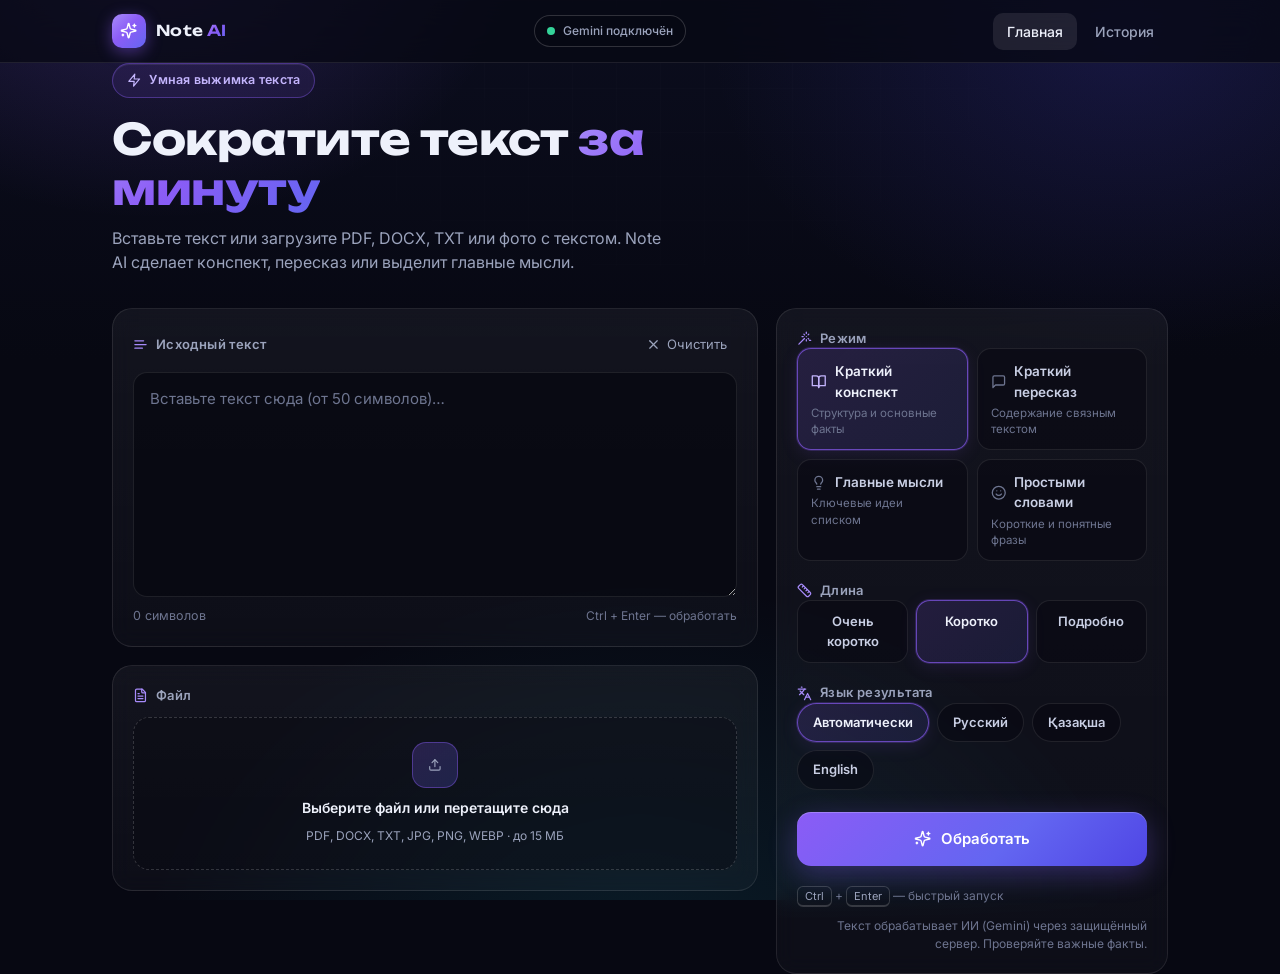
==== index.html @ 4838b430 "Add files via upload" ====
<!DOCTYPE html>
<html lang="ru">
<head>
<meta charset="UTF-8">
<meta name="viewport" content="width=device-width, initial-scale=1, viewport-fit=cover">
<meta name="theme-color" content="#070812">
<meta name="description" content="Note AI — умная выжимка текста: вставьте текст или загрузите PDF, DOCX, TXT или фото, получите конспект, пересказ или главные мысли.">
<title>Note AI — умная выжимка текста</title>
<link rel="icon" href="data:image/svg+xml,%3Csvg xmlns='http://www.w3.org/2000/svg' viewBox='0 0 64 64'%3E%3Cdefs%3E%3ClinearGradient id='g' x1='0' y1='0' x2='1' y2='1'%3E%3Cstop offset='0' stop-color='%238B5CF6'/%3E%3Cstop offset='1' stop-color='%236366F1'/%3E%3C/linearGradient%3E%3C/defs%3E%3Crect width='64' height='64' rx='16' fill='url(%23g)'/%3E%3Cpath d='M26 44l3.5-10L40 30l-10.5-4L26 16l-3.5 10L12 30l10.5 4z' fill='%23fff'/%3E%3C/svg%3E">
<link rel="preconnect" href="https://fonts.googleapis.com">
<link rel="preconnect" href="https://fonts.gstatic.com" crossorigin>
<link rel="preconnect" href="https://cdnjs.cloudflare.com" crossorigin>
<link rel="preconnect" href="https://cdn.jsdelivr.net" crossorigin>
<link href="https://fonts.googleapis.com/css2?family=Inter:wght@400;500;600;700&family=Unbounded:wght@500;600;700&display=swap" rel="stylesheet">
<style>
:root{
  --bg0:#070812; --bg1:#0B0D1E;
  --surface:rgba(255,255,255,.045); --surface2:rgba(255,255,255,.09);
  --border:rgba(255,255,255,.09); --border-strong:rgba(255,255,255,.17);
  --ink:#EEF1FB; --soft:#C9CFE4; --muted:#9BA3BC; --dim:#6E7590;
  --violet:#8B5CF6; --indigo:#6366F1; --cyan:#22D3EE;
  --ok:#34D399; --warn:#FBBF24; --err:#F87171;
  --grad:linear-gradient(135deg,#A78BFA,#8B5CF6 45%,#6366F1);
  --grad-btn:linear-gradient(135deg,#8B5CF6,#6366F1 60%,#4F46E5);
  --r-card:20px; --r-ctl:14px;
  --shadow-violet:0 8px 28px rgba(124,93,250,.32);
}
*{box-sizing:border-box;margin:0;padding:0}
html{-webkit-tap-highlight-color:transparent;scroll-behavior:smooth}
body{
  font-family:'Inter',system-ui,-apple-system,sans-serif;
  background:var(--bg0); color:var(--ink);
  min-height:100vh; overflow-x:hidden;
  -webkit-font-smoothing:antialiased; line-height:1.5;
}
/* ---------- Фоновое оформление ---------- */
.bg-decor{position:fixed;inset:0;z-index:-1;pointer-events:none;overflow:hidden}
.bg-decor::before{
  content:'';position:absolute;inset:0;
  background:
    radial-gradient(560px 420px at 12% -6%, rgba(139,92,246,.22), transparent 65%),
    radial-gradient(640px 480px at 88% 4%, rgba(79,70,229,.18), transparent 65%),
    radial-gradient(720px 560px at 50% 108%, rgba(34,211,238,.1), transparent 70%),
    linear-gradient(180deg,var(--bg1),var(--bg0) 40%);
}
.bg-decor::after{
  content:'';position:absolute;inset:0;opacity:.5;
  background-image:linear-gradient(rgba(255,255,255,.028) 1px,transparent 1px),
                   linear-gradient(90deg,rgba(255,255,255,.028) 1px,transparent 1px);
  background-size:44px 44px;
  -webkit-mask-image:radial-gradient(720px 520px at 50% 0%,#000 0%,transparent 80%);
          mask-image:radial-gradient(720px 520px at 50% 0%,#000 0%,transparent 80%);
}
::selection{background:rgba(139,92,246,.45)}
:focus-visible{outline:2px solid #A78BFA;outline-offset:2px;border-radius:6px}
button{font:inherit;color:inherit;background:none;border:0;cursor:pointer}
svg.ic{width:1.15em;height:1.15em;flex-shrink:0;display:block}
.hidden{display:none!important}
.wrap{max-width:1120px;margin:0 auto;padding:0 clamp(16px,4vw,32px)}

/* ---------- Шапка ---------- */
header{
  position:sticky;top:0;z-index:20;
  background:rgba(8,9,20,.74);
  -webkit-backdrop-filter:blur(16px);backdrop-filter:blur(16px);
  border-bottom:1px solid var(--border);
}
.head-in{display:flex;align-items:center;justify-content:space-between;gap:12px;height:62px}
.brand{display:flex;align-items:center;gap:10px;font-family:'Unbounded',sans-serif;font-weight:600;font-size:15px;letter-spacing:.02em;color:var(--ink)}
.brand:hover .logo-mark{transform:rotate(-6deg) scale(1.05)}
.logo-mark{
  width:34px;height:34px;border-radius:10px;display:grid;place-items:center;color:#fff;
  background:var(--grad);box-shadow:0 4px 16px rgba(139,92,246,.45);transition:transform .2s;
}
.brand b{font-weight:600}
.brand .ai{background:var(--grad);-webkit-background-clip:text;background-clip:text;color:transparent}
.status-pill{
  display:inline-flex;align-items:center;gap:8px;padding:6px 12px;border-radius:999px;
  border:1px solid var(--border-strong);font-size:12px;font-weight:500;color:var(--muted);
  background:rgba(7,8,18,.5);white-space:nowrap;
}
.dot{width:8px;height:8px;border-radius:50%;flex-shrink:0}
.dot.ai{background:var(--ok);animation:pulse 2.4s infinite}
.dot.demo{background:var(--warn);animation:pulse-w 2.4s infinite}
@keyframes pulse{0%,100%{box-shadow:0 0 0 0 rgba(52,211,153,.45)}55%{box-shadow:0 0 0 6px rgba(52,211,153,0)}}
@keyframes pulse-w{0%,100%{box-shadow:0 0 0 0 rgba(251,191,36,.45)}55%{box-shadow:0 0 0 6px rgba(251,191,36,0)}}
.top-nav{display:none;gap:4px}
.nav-btn{padding:8px 14px;border-radius:10px;font-size:14px;font-weight:500;color:var(--muted);transition:all .15s}
.nav-btn:hover{color:var(--ink);background:var(--surface)}
.nav-btn.active{color:var(--ink);background:var(--surface2)}
@media(min-width:768px){.top-nav{display:flex}}

/* ---------- Основная сетка ---------- */
main{padding:clamp(24px,5vw,44px) 0 72px}
.view{animation:fadeUp .32s ease}
@keyframes fadeUp{from{opacity:0;transform:translateY(10px)}to{opacity:1;transform:none}}

.hero{max-width:720px;margin-bottom:clamp(22px,4vw,34px)}
.eyebrow{
  display:inline-flex;align-items:center;gap:8px;padding:7px 14px;border-radius:999px;
  font-size:12.5px;font-weight:600;color:#C4B5FD;letter-spacing:.02em;
  border:1px solid rgba(139,92,246,.4);background:rgba(139,92,246,.1);
  box-shadow:inset 0 1px 0 rgba(255,255,255,.08);
}
.hero h1{
  font-family:'Unbounded',sans-serif;font-weight:700;
  font-size:clamp(1.65rem,4.8vw,2.7rem);line-height:1.16;letter-spacing:-.01em;
  margin-top:16px;
}
.hero h1 .grad{background:var(--grad);-webkit-background-clip:text;background-clip:text;color:transparent}
.hero p{color:var(--muted);font-size:clamp(14.5px,2vw,16px);margin-top:12px;max-width:56ch}

.grid-main{display:grid;gap:18px;align-items:start}
@media(min-width:1024px){.grid-main{grid-template-columns:minmax(0,1fr) 392px}.side{position:sticky;top:84px}}

.card{
  background:linear-gradient(180deg,rgba(255,255,255,.05),rgba(255,255,255,.026));
  border:1px solid var(--border);border-radius:var(--r-card);padding:20px;
  -webkit-backdrop-filter:blur(10px);backdrop-filter:blur(10px);
}
.card + .card{margin-top:18px}
.card-head{display:flex;align-items:center;justify-content:space-between;gap:10px;margin-bottom:12px}
.lbl{display:flex;align-items:center;gap:8px;font-size:13px;font-weight:600;color:var(--muted);letter-spacing:.03em}
.lbl svg.ic{color:#A78BFA}
.link-btn{display:inline-flex;align-items:center;gap:6px;font-size:13px;color:var(--muted);padding:6px 10px;border-radius:8px;transition:all .15s}
.link-btn:hover{color:var(--ink);background:var(--surface)}

.field{
  width:100%;min-height:210px;resize:vertical;
  background:rgba(6,7,16,.62);border:1px solid var(--border);border-radius:var(--r-ctl);
  padding:14px 16px;color:var(--ink);font:15px/1.62 'Inter',sans-serif;
  transition:border-color .15s,box-shadow .15s;
}
.field::placeholder{color:var(--dim)}
.field:focus{outline:none;border-color:rgba(139,92,246,.6);box-shadow:0 0 0 3px rgba(139,92,246,.16)}
.field-wrap{display:flex;flex-direction:column;gap:10px}
.meta-row{display:flex;align-items:center;justify-content:space-between;gap:10px}
#count{font-size:12.5px;color:var(--dim);transition:color .2s}
#count.ok{color:var(--ok);font-weight:600}

/* ---------- Загрузка файла ---------- */
.drop{
  display:flex;flex-direction:column;align-items:center;gap:9px;text-align:center;
  padding:24px 14px;border:1.5px dashed rgba(255,255,255,.17);border-radius:16px;
  background:rgba(6,7,16,.35);cursor:pointer;transition:border-color .18s,background .18s,box-shadow .18s;
}
.drop:hover,.drop.over{
  border-color:rgba(139,92,246,.75);background:rgba(139,92,246,.07);
  box-shadow:0 0 0 3px rgba(139,92,246,.1);
}
.drop-ic{
  width:46px;height:46px;border-radius:14px;display:grid;place-items:center;color:#C4B5FD;
  background:linear-gradient(135deg,rgba(139,92,246,.22),rgba(99,102,241,.22));
  border:1px solid rgba(139,92,246,.42);
}
.drop strong{font-size:14px;font-weight:600;color:var(--ink)}
.drop span{font-size:12px;color:var(--muted)}
.file-chip{
  display:flex;align-items:center;gap:12px;margin-top:12px;padding:12px 14px;
  background:rgba(6,7,16,.6);border:1px solid var(--border);border-radius:var(--r-ctl);
}
.file-ic{width:38px;height:38px;border-radius:11px;display:grid;place-items:center;color:#C4B5FD;background:rgba(139,92,246,.14);border:1px solid rgba(139,92,246,.32);flex-shrink:0}
.file-chip .min{min-width:0;flex:1}
.file-chip .min p:first-child{font-size:14px;font-weight:600;white-space:nowrap;overflow:hidden;text-overflow:ellipsis}
.file-chip .min p:last-child{font-size:12px;color:var(--muted);margin-top:2px}
.icon-btn{display:grid;place-items:center;width:36px;height:36px;border-radius:10px;color:var(--muted);transition:all .15s;flex-shrink:0}
.icon-btn:hover{color:var(--ink);background:var(--surface2)}
.progress{margin-top:12px}
.track{height:6px;border-radius:999px;background:rgba(255,255,255,.08);overflow:hidden}
#bar{height:100%;width:0;border-radius:999px;background:var(--grad);transition:width .25s ease;box-shadow:0 0 10px rgba(139,92,246,.6)}
#progressText{font-size:12px;color:var(--muted);margin-top:7px}
.err{
  display:flex;gap:10px;align-items:flex-start;margin-top:12px;padding:12px 14px;
  border-radius:12px;font-size:14px;line-height:1.5;color:#FECACA;
  background:rgba(248,113,113,.09);border:1px solid rgba(248,113,113,.35);
}
.err svg.ic{color:var(--err);margin-top:2px}

/* ---------- Настройки ---------- */
.opt-grid{display:grid;grid-template-columns:repeat(2,minmax(0,1fr));gap:9px}
@media(max-width:359px){.opt-grid{grid-template-columns:1fr}}
.opt{
  display:flex;flex-direction:column;gap:3px;text-align:left;
  padding:12px 13px;border-radius:var(--r-ctl);
  border:1px solid var(--border);background:rgba(6,7,16,.5);color:var(--muted);
  transition:all .16s;min-height:44px;
}
.opt .row{display:flex;align-items:center;gap:8px;font-size:13.5px;font-weight:600;color:var(--soft)}
.opt .row svg.ic{color:var(--dim);transition:color .16s}
.opt small{font-size:11.5px;line-height:1.4;color:var(--dim)}
.opt:hover{border-color:var(--border-strong);background:rgba(255,255,255,.05)}
.opt[aria-pressed="true"]{
  border-color:rgba(139,92,246,.68);color:var(--ink);
  background:linear-gradient(135deg,rgba(139,92,246,.16),rgba(99,102,241,.13));
  box-shadow:0 0 0 1px rgba(139,92,246,.22),0 4px 18px rgba(139,92,246,.12);
}
.opt[aria-pressed="true"] .row{color:var(--ink)}
.opt[aria-pressed="true"] .row svg.ic{color:#C4B5FD}
.seg{display:grid;grid-template-columns:repeat(3,minmax(0,1fr));gap:8px}
.seg .opt{align-items:center;text-align:center;padding:11px 8px}
.seg .opt .row{justify-content:center;font-size:13px}
.chips{display:flex;flex-wrap:wrap;gap:8px}
.chips .opt{flex-direction:row;align-items:center;padding:9px 15px;border-radius:999px;min-height:0}
.chips .opt .row{font-size:13px}
.settings .card{padding:20px}
.settings .card > div + div{margin-top:20px}
.run-btn{
  width:100%;min-height:54px;border-radius:var(--r-ctl);
  display:flex;align-items:center;justify-content:center;gap:10px;
  font-size:15px;font-weight:600;color:#fff;background:var(--grad-btn);
  box-shadow:var(--shadow-violet),inset 0 1px 0 rgba(255,255,255,.22);
  transition:transform .15s,box-shadow .15s,opacity .15s;margin-top:22px;
}
.run-btn:hover:not(:disabled){transform:translateY(-1px);box-shadow:0 12px 32px rgba(124,93,250,.42),inset 0 1px 0 rgba(255,255,255,.22)}
.run-btn:active:not(:disabled){transform:translateY(0)}
.run-btn:disabled{opacity:.55;cursor:wait}
.run-err{margin-top:14px;border:1px solid rgba(248,113,113,.35);background:rgba(248,113,113,.09);border-radius:12px;padding:12px 14px}
.run-err-msg{font-size:13px;line-height:1.55;color:#FECACA;display:flex;gap:9px;align-items:flex-start}
.run-err-msg svg.ic{color:var(--err);margin-top:2px}
.run-err-actions{display:flex;gap:8px;margin-top:10px;flex-wrap:wrap}
.run-err-btn{padding:7px 13px;border-radius:10px;font-size:12.5px;font-weight:600;border:1px solid var(--border-strong);background:rgba(255,255,255,.06);color:var(--ink);transition:background .15s}
.run-err-btn:hover{background:rgba(255,255,255,.12)}
.spin{width:17px;height:17px;border-radius:50%;border:2px solid rgba(255,255,255,.35);border-top-color:#fff;animation:rot .7s linear infinite;flex-shrink:0}
@keyframes rot{to{transform:rotate(360deg)}}
.hint-row{display:flex;justify-content:space-between;align-items:center;gap:10px;flex-wrap:wrap;margin-top:14px;font-size:12px;color:var(--dim)}
.kbd{display:inline-block;padding:1px 7px;border:1px solid var(--border-strong);border-bottom-width:2px;border-radius:6px;font-size:11px;font-family:inherit;color:var(--muted)}

/* ---------- Результат ---------- */
.back-btn{display:inline-flex;align-items:center;gap:8px;font-size:14px;color:var(--muted);padding:8px 12px;margin:-8px 0 12px -12px;border-radius:10px;transition:all .15s}
.back-btn:hover{color:var(--ink);background:var(--surface)}
.badges{display:flex;flex-wrap:wrap;gap:8px}
.badge{
  display:inline-flex;align-items:center;gap:6px;padding:6px 13px;border-radius:999px;
  font-size:12px;font-weight:600;color:var(--muted);
  border:1px solid var(--border);background:rgba(6,7,16,.5);
}
.badge-ai{color:#C4B5FD;border-color:rgba(139,92,246,.5);background:rgba(139,92,246,.12)}
.badge-demo{color:#FCD34D;border-color:rgba(251,191,36,.4);background:rgba(251,191,36,.1)}
#resTitle{font-family:'Unbounded',sans-serif;font-weight:600;font-size:clamp(1.25rem,3vw,1.6rem);line-height:1.3;margin-top:16px;overflow-wrap:break-word}
.notice{display:flex;gap:10px;align-items:flex-start;margin-top:16px;padding:12px 14px;border-radius:12px;font-size:13px;line-height:1.55}
.notice svg.ic{margin-top:1px}
.notice.demo{background:rgba(251,191,36,.08);border:1px solid rgba(251,191,36,.28);color:#FDE68A}
.notice.demo svg.ic{color:var(--warn)}
.notice.ai{background:rgba(139,92,246,.09);border:1px solid rgba(139,92,246,.3);color:#DDD6FE}
.notice.ai svg.ic{color:#C4B5FD}
.res-body{margin-top:20px;display:grid;gap:18px;font-size:15px;line-height:1.7;color:var(--soft)}
.res-body h3{position:relative;padding-left:17px;font-size:15.5px;font-weight:600;color:var(--ink);margin-bottom:8px}
.res-body h3::before{content:'';position:absolute;left:1px;top:.48em;width:7px;height:7px;border-radius:2px;background:var(--grad);transform:rotate(45deg);box-shadow:0 0 8px rgba(139,92,246,.5)}
.res-body p{overflow-wrap:break-word}
.res-body ul{list-style:none;display:grid;gap:8px}
.res-body li{position:relative;padding-left:20px;overflow-wrap:break-word}
.res-body li::before{content:'';position:absolute;left:2px;top:.5em;width:6px;height:6px;border-radius:2px;background:linear-gradient(135deg,#A78BFA,#6366F1);transform:rotate(45deg)}
.note-xs{margin-top:16px;font-size:12px;color:var(--dim)}
.actions{display:grid;grid-template-columns:repeat(2,minmax(0,1fr));gap:10px;margin-top:18px}
.btn-sec{
  min-height:48px;border-radius:var(--r-ctl);
  display:flex;align-items:center;justify-content:center;gap:8px;
  font-size:14px;font-weight:500;color:var(--ink);
  background:rgba(255,255,255,.05);border:1px solid var(--border);
  transition:all .15s;
}
.btn-sec:hover{background:rgba(255,255,255,.1);border-color:var(--border-strong)}
.btn-sec:disabled{opacity:.5;cursor:wait}
.span2{grid-column:1 / -1}

/* ---------- История ---------- */
.hist-head{display:flex;align-items:center;justify-content:space-between;gap:10px;margin-bottom:16px}
.hist-head h1{font-family:'Unbounded',sans-serif;font-weight:600;font-size:clamp(1.4rem,3.4vw,1.9rem)}
.hist-item{
  display:flex;align-items:center;gap:12px;padding:13px 14px;border-radius:16px;
  background:linear-gradient(180deg,rgba(255,255,255,.05),rgba(255,255,255,.026));
  border:1px solid var(--border);transition:border-color .15s,background .15s;
  -webkit-backdrop-filter:blur(10px);backdrop-filter:blur(10px);
}
.hist-item + .hist-item{margin-top:10px}
.hist-item:hover{border-color:var(--border-strong)}
.hist-ic{width:40px;height:40px;border-radius:12px;display:grid;place-items:center;color:#C4B5FD;background:rgba(139,92,246,.14);border:1px solid rgba(139,92,246,.32);flex-shrink:0}
.hist-open{min-width:0;flex:1;text-align:left}
.hist-open p:first-child{font-size:14px;font-weight:600;color:var(--ink);white-space:nowrap;overflow:hidden;text-overflow:ellipsis}
.hist-open p:last-child{font-size:12px;color:var(--muted);margin-top:3px}
.empty{
  padding:46px 22px;text-align:center;border:1.5px dashed rgba(255,255,255,.15);
  border-radius:var(--r-card);background:rgba(255,255,255,.02);
}
.empty svg.ic{width:38px;height:38px;color:var(--dim);margin:0 auto 14px}
.empty p{font-size:14px;color:var(--muted);max-width:34ch;margin:0 auto;line-height:1.6}

/* ---------- Нижняя навигация ---------- */
.tabbar{
  position:fixed;left:50%;transform:translateX(-50%);
  bottom:calc(12px + env(safe-area-inset-bottom));z-index:30;
  display:none;gap:6px;padding:6px;border-radius:999px;
  background:rgba(9,10,22,.88);border:1px solid var(--border-strong);
  -webkit-backdrop-filter:blur(16px);backdrop-filter:blur(16px);
  box-shadow:0 12px 34px rgba(0,0,0,.5);
}
@media(max-width:767px){.tabbar{display:flex}}
.tab{
  display:flex;align-items:center;gap:8px;padding:10px 20px;border-radius:999px;
  font-size:12.5px;font-weight:500;color:var(--muted);transition:all .18s;min-height:44px;
}
.tab.active{color:#fff;background:var(--grad-btn);box-shadow:0 4px 16px rgba(139,92,246,.4)}

/* ---------- Тосты ---------- */
#toasts{
  position:fixed;left:0;right:0;z-index:40;display:flex;flex-direction:column;align-items:center;gap:8px;
  bottom:calc(86px + env(safe-area-inset-bottom));padding:0 16px;pointer-events:none;
}
@media(min-width:768px){#toasts{bottom:24px}}
.toast{
  display:inline-flex;align-items:center;gap:9px;padding:11px 18px;border-radius:14px;
  font-size:14px;font-weight:500;color:var(--ink);
  background:rgba(16,18,36,.92);border:1px solid var(--border-strong);
  -webkit-backdrop-filter:blur(12px);backdrop-filter:blur(12px);
  box-shadow:0 12px 32px rgba(0,0,0,.45);animation:fadeUp .22s ease;max-width:100%;
}
.toast svg.ic{color:var(--ok)}
.toast.error{border-color:rgba(248,113,113,.45)}
.toast.error svg.ic{color:var(--err)}

@media (prefers-reduced-motion: reduce){
  *{animation:none!important;transition:none!important}
  html{scroll-behavior:auto}
}
.field::-webkit-scrollbar{width:10px}
.field::-webkit-scrollbar-thumb{background:rgba(255,255,255,.12);border-radius:999px;border:3px solid transparent;background-clip:content-box}
</style>
</head>
<body>
<div class="bg-decor" aria-hidden="true"></div>

<header>
  <div class="wrap head-in">
    <button class="brand" data-nav="home" aria-label="Note AI — на главную">
      <span class="logo-mark" data-icon="sparkles"></span>
      <span>Note&nbsp;<b class="ai">AI</b></span>
    </button>
    <div class="status-pill" id="statusPill"><span class="dot demo" id="statusDot"></span><span id="statusLabel">Демо-режим</span></div>
    <nav class="top-nav" aria-label="Разделы">
      <button data-nav="home" class="nav-btn">Главная</button>
      <button data-nav="history" class="nav-btn">История</button>
    </nav>
  </div>
</header>

<main class="wrap">

  <!-- ============ ГЛАВНАЯ ============ -->
  <section id="view-home" class="view">
    <div class="hero">
      <span class="eyebrow" data-eyebrow><span data-icon="zap"></span>Умная выжимка текста</span>
      <h1>Сократите текст <span class="grad">за минуту</span></h1>
      <p>Вставьте текст или загрузите PDF, DOCX, TXT или фото с текстом. Note AI сделает конспект, пересказ или выделит главные мысли.</p>
    </div>

    <div class="grid-main">
      <!-- Левая колонка: источник -->
      <div>
        <div class="card">
          <div class="card-head">
            <span class="lbl"><span data-icon="text"></span>Исходный текст</span>
            <button id="clearSrc" class="link-btn"><span data-icon="x"></span>Очистить</button>
          </div>
          <div class="field-wrap">
            <textarea id="src" class="field" rows="8" placeholder="Вставьте текст сюда (от 50 символов)…" spellcheck="false"></textarea>
            <div class="meta-row">
              <span id="count">0 символов</span>
              <span style="font-size:12px;color:var(--dim)">Ctrl + Enter — обработать</span>
            </div>
          </div>
        </div>

        <div class="card">
          <div class="card-head">
            <span class="lbl"><span data-icon="file-text"></span>Файл</span>
          </div>
          <label id="drop" for="file" class="drop">
            <span class="drop-ic" data-icon="upload"></span>
            <strong>Выберите файл или перетащите сюда</strong>
            <span>PDF, DOCX, TXT, JPG, PNG, WEBP · до 15 МБ</span>
          </label>
          <input id="file" type="file" class="hidden" accept=".pdf,.docx,.txt,image/*">
          <div id="fileInfo" class="file-chip hidden">
            <span class="file-ic" data-icon="file-text"></span>
            <div class="min">
              <p id="fileName"></p>
              <p id="fileSize"></p>
            </div>
            <button id="removeFile" class="icon-btn" aria-label="Удалить файл"><span data-icon="x"></span></button>
          </div>
          <div id="progress" class="progress hidden">
            <div class="track"><div id="bar"></div></div>
            <p id="progressText">Читаем файл…</p>
          </div>
          <p id="err" class="err hidden" role="alert"></p>
        </div>
      </div>

      <!-- Правая колонка: настройки -->
      <div class="side settings">
        <div class="card">
          <div>
            <span class="lbl"><span data-icon="wand"></span>Режим</span>
            <div id="modes" class="opt-grid"></div>
          </div>
          <div>
            <span class="lbl"><span data-icon="ruler"></span>Длина</span>
            <div id="lengths" class="seg"></div>
          </div>
          <div>
            <span class="lbl"><span data-icon="languages"></span>Язык результата</span>
            <div id="langs" class="chips"></div>
          </div>
          <button id="run" class="run-btn">
            <span id="runIcon" data-icon="sparkles"></span><span id="runLabel">Обработать</span>
          </button>
          <div id="runErr" class="run-err hidden">
            <div class="run-err-msg"></div>
            <div class="run-err-actions">
              <button id="retryRun" class="run-err-btn" type="button">Повторить</button>
              <button id="goDemo" class="run-err-btn" type="button">Обработать без ИИ</button>
            </div>
          </div>
          <div class="hint-row">
            <span><span class="kbd">Ctrl</span> + <span class="kbd">Enter</span> — быстрый запуск</span>
            <span id="statusNote" style="text-align:right"></span>
          </div>
        </div>
      </div>
    </div>
  </section>

  <!-- ============ РЕЗУЛЬТАТ ============ -->
  <section id="view-result" class="view hidden">
    <button id="back" data-nav="home" class="back-btn"><span data-icon="arrow-left"></span>Редактировать исходный текст</button>
    <article class="card">
      <div id="resBadges" class="badges"></div>
      <h2 id="resTitle"></h2>
      <div id="resNotice" class="notice hidden"><span data-icon="info"></span><span id="resNoticeText"></span></div>
      <div id="resBody" class="res-body"></div>
    </article>
    <div class="actions">
      <button id="copy" class="btn-sec"><span data-icon="copy"></span>Скопировать</button>
      <button id="dl" class="btn-sec"><span data-icon="download"></span>Скачать TXT</button>
      <button id="redo" class="btn-sec span2"><span data-icon="refresh-cw"></span>Повторить обработку</button>
    </div>
  </section>

  <!-- ============ ИСТОРИЯ ============ -->
  <section id="view-history" class="view hidden">
    <div class="hist-head">
      <h1>История</h1>
      <button id="clearAll" class="link-btn hidden"><span data-icon="trash-2"></span>Очистить всё</button>
    </div>
    <div id="histList"></div>
    <div id="histEmpty" class="empty hidden">
      <span data-icon="history"></span>
      <p>Здесь появятся обработанные материалы. Результаты хранятся только в этом браузере.</p>
    </div>
  </section>
</main>

<nav class="tabbar" aria-label="Навигация">
  <button data-nav="home" class="tab"><span data-icon="house"></span>Главная</button>
  <button data-nav="history" class="tab"><span data-icon="history"></span>История</button>
</nav>

<div id="toasts" aria-live="polite"></div>
<noscript><div style="position:fixed;inset:0;display:grid;place-items:center;background:#070812;color:#EEF1FB;padding:24px;text-align:center;z-index:99">Для работы Note AI нужен включённый JavaScript.</div></noscript>
<script>
'use strict';

/* ============================================================
   Note AI — приложение. Все модули объединены в один файл.
   Интеграция: Gemini API через Cloudflare Worker (см. WORKER_URL).
   ============================================================ */

/* ---------- Конфигурация ---------- */
// Адрес Cloudflare Worker, который проксирует запросы к Gemini API.
// Ключ API хранится в Worker'е, а не в браузере. Чтобы вернуться в
// демо-режим без ИИ, достаточно оставить строку пустой: ''.
const WORKER_URL = 'https://wispy-dust-5605.drelor011.workers.dev/';
// ?demo=1 в адресе страницы включает демо-режим даже при настроенном Worker'е.
const FORCE_DEMO = new URLSearchParams(location.search).has('demo');
const AI_ENABLED = Boolean(WORKER_URL) && !FORCE_DEMO;
// Может переключаться в false во время работы (кнопка «Обработать без ИИ» при ошибке Worker'а).
let aiEnabled = AI_ENABLED;

const MIN_CHARS = 50;

const MODES = {
  summary: { label: 'Краткий конспект', hint: 'Структура и основные факты', icon: 'book-open' },
  retell:  { label: 'Краткий пересказ', hint: 'Содержание связным текстом', icon: 'message-square' },
  ideas:   { label: 'Главные мысли', hint: 'Ключевые идеи списком', icon: 'lightbulb' },
  simple:  { label: 'Простыми словами', hint: 'Короткие и понятные фразы', icon: 'smile' },
};
const LENGTHS = { xs: { label: 'Очень коротко', n: 3 }, s: { label: 'Коротко', n: 5 }, l: { label: 'Подробно', n: 9 } };
const LANGS = { auto: 'Автоматически', ru: 'Русский', kk: 'Қазақша', en: 'English' };

const state = { mode: 'summary', length: 's', lang: 'auto', file: null, current: null };

/* ---------- Иконки (инлайн SVG, без внешних зависимостей) ---------- */
const ICONS = {
  'sparkles': '<path d="M9.937 15.5A2 2 0 0 0 8.5 14.063l-6.135-1.582a.5.5 0 0 1 0-.962L8.5 9.936A2 2 0 0 0 9.937 8.5l1.582-6.135a.5.5 0 0 1 .963 0L14.063 8.5A2 2 0 0 0 15.5 9.937l6.135 1.581a.5.5 0 0 1 0 .964L15.5 14.063a2 2 0 0 0-1.437 1.437l-1.582 6.135a.5.5 0 0 1-.963 0z"/><path d="M20 3v4"/><path d="M22 5h-4"/><path d="M4 17v2"/><path d="M5 18H3"/>',
  'zap': '<polygon points="13 2 3 14 12 14 11 22 21 10 12 10 13 2"/>',
  'text': '<path d="M17 6.1H3"/><path d="M21 12.1H3"/><path d="M15.1 18H3"/>',
  'x': '<path d="M18 6 6 18"/><path d="m6 6 12 12"/>',
  'upload': '<path d="M21 15v4a2 2 0 0 1-2 2H5a2 2 0 0 1-2-2v-4"/><path d="m17 8-5-5-5 5"/><path d="M12 3v12"/>',
  'file-text': '<path d="M15 2H6a2 2 0 0 0-2 2v16a2 2 0 0 0 2 2h12a2 2 0 0 0 2-2V7Z"/><path d="M14 2v4a2 2 0 0 0 2 2h4"/><path d="M10 9H8"/><path d="M16 13H8"/><path d="M16 17H8"/>',
  'wand': '<path d="M15 4V2"/><path d="M15 16v-2"/><path d="M8 9h2"/><path d="M20 15h2"/><path d="M17.8 11.8 19 13"/><path d="M15 9h.01"/><path d="M17.8 6.2 19 5"/><path d="m3 21 9-9"/><path d="M12.2 6.2 11 5"/>',
  'ruler': '<path d="M21.3 15.3a2.4 2.4 0 0 1 0 3.4l-2.6 2.6a2.4 2.4 0 0 1-3.4 0L2.7 8.7a2.41 2.41 0 0 1 0-3.4l2.6-2.6a2.41 2.41 0 0 1 3.4 0Z"/><path d="m14.5 12.5 2-2"/><path d="m11.5 9.5 2-2"/><path d="m8.5 6.5 2-2"/><path d="m17.5 15.5 2-2"/>',
  'languages': '<path d="m5 8 6 6"/><path d="m4 14 6-6 2-3"/><path d="M2 5h12"/><path d="M7 2h1"/><path d="m22 22-5-10-5 10"/><path d="M14 18h6"/>',
  'arrow-left': '<path d="m12 19-7-7 7-7"/><path d="M19 12H5"/>',
  'info': '<circle cx="12" cy="12" r="10"/><path d="M12 16v-4"/><path d="M12 8h.01"/>',
  'copy': '<rect width="13" height="13" x="9" y="9" rx="2" ry="2"/><path d="M5 15H4a2 2 0 0 1-2-2V4a2 2 0 0 1 2-2h9a2 2 0 0 1 2 2v1"/>',
  'download': '<path d="M21 15v4a2 2 0 0 1-2 2H5a2 2 0 0 1-2-2v-4"/><path d="m7 10 5 5 5-5"/><path d="M12 15V3"/>',
  'refresh-cw': '<path d="M3 12a9 9 0 0 1 9-9 9.75 9.75 0 0 1 6.74 2.74L21 8"/><path d="M21 3v5h-5"/><path d="M21 12a9 9 0 0 1-9 9 9.75 9.75 0 0 1-6.74-2.74L3 16"/><path d="M8 16H3v5"/>',
  'trash-2': '<path d="M3 6h18"/><path d="M19 6v14a2 2 0 0 1-2 2H7a2 2 0 0 1-2-2V6"/><path d="M8 6V4a2 2 0 0 1 2-2h4a2 2 0 0 1 2 2v2"/><path d="M10 11v6"/><path d="M14 11v6"/>',
  'history': '<path d="M3 12a9 9 0 1 0 9-9 9.75 9.75 0 0 0-6.74 2.74L3 8"/><path d="M3 3v5h5"/><path d="M12 7v5l4 2"/>',
  'house': '<path d="M3 10a2 2 0 0 1 .709-1.528l7-5.999a2 2 0 0 1 2.582 0l7 5.999A2 2 0 0 1 21 10v9a2 2 0 0 1-2 2h-4v-7a1 1 0 0 0-1-1h-4a1 1 0 0 0-1 1v7H5a2 2 0 0 1-2-2z"/>',
  'book-open': '<path d="M2 3h6a4 4 0 0 1 4 4v14a3 3 0 0 0-3-3H2z"/><path d="M22 3h-6a4 4 0 0 0-4 4v14a3 3 0 0 1 3-3h7z"/>',
  'message-square': '<path d="M21 15a2 2 0 0 1-2 2H7l-4 4V5a2 2 0 0 1 2-2h14a2 2 0 0 1 2 2z"/>',
  'lightbulb': '<path d="M15 14c.2-1 .7-1.7 1.5-2.5 1-.9 1.5-2.2 1.5-3.5A6 6 0 0 0 6 8c0 1 .2 2.2 1.5 3.5.7.7 1.3 1.5 1.5 2.5"/><path d="M9 18h6"/><path d="M10 22h4"/>',
  'smile': '<circle cx="12" cy="12" r="10"/><path d="M8 14s1.5 2 4 2 4-2 4-2"/><path d="M9 9h.01"/><path d="M15 9h.01"/>',
  'check': '<path d="M20 6 9 17l-5-5"/>',
  'circle-alert': '<circle cx="12" cy="12" r="10"/><path d="M12 8v4"/><path d="M12 16h.01"/>',
};

function icon(name) {
  const NS = 'http://www.w3.org/2000/svg';
  const svg = document.createElementNS(NS, 'svg');
  svg.setAttribute('viewBox', '0 0 24 24');
  svg.setAttribute('fill', 'none');
  svg.setAttribute('stroke', 'currentColor');
  svg.setAttribute('stroke-width', '2');
  svg.setAttribute('stroke-linecap', 'round');
  svg.setAttribute('stroke-linejoin', 'round');
  svg.setAttribute('aria-hidden', 'true');
  svg.classList.add('ic');
  svg.innerHTML = ICONS[name] || ICONS['file-text']; // статичная разметка, без пользовательских данных
  return svg;
}

/** Заменяет <span data-icon="…"> на настоящую SVG-иконку. */
function paintIcons(root = document) {
  root.querySelectorAll('[data-icon]').forEach((el) => {
    if (el.dataset.done) return;
    el.append(icon(el.dataset.icon));
    el.dataset.done = '1';
  });
}

/* ---------- Утилиты ---------- */
const $ = (sel, root = document) => root.querySelector(sel);

/** Создаёт элемент. Текст вставляется через textContent — безопасно для пользовательских данных. */
function h(tag, cls = '', text = '') {
  const el = document.createElement(tag);
  if (cls) el.className = cls;
  if (text) el.textContent = text;
  return el;
}

const fmtSize = (b) =>
  b < 1024 ? `${b} Б` : b < 1048576 ? `${(b / 1024).toFixed(1)} КБ` : `${(b / 1048576).toFixed(1)} МБ`;

const fmtDate = (ts) =>
  new Date(ts).toLocaleString('ru-RU', { day: '2-digit', month: 'short', hour: '2-digit', minute: '2-digit' });

function toast(msg, type = 'ok') {
  const t = h('div', `toast${type === 'error' ? ' error' : ''}`);
  t.append(icon(type === 'error' ? 'circle-alert' : 'check'));
  t.append(h('span', '', msg));
  $('#toasts').append(t);
  setTimeout(() => t.remove(), 3000);
}

async function copyText(text) {
  try {
    await navigator.clipboard.writeText(text);
  } catch {
    const a = h('textarea');
    a.value = text;
    a.style.position = 'fixed';
    a.style.opacity = '0';
    document.body.append(a);
    a.select();
    document.execCommand('copy');
    a.remove();
  }
}

function downloadTxt(name, text) {
  const url = URL.createObjectURL(new Blob([text], { type: 'text/plain;charset=utf-8' }));
  const a = h('a');
  a.href = url;
  a.download = name;
  a.click();
  setTimeout(() => URL.revokeObjectURL(url), 1000);
}

/* ---------- Обработка: Gemini через Cloudflare Worker ---------- */

/** Подсказка, когда браузер не смог отправить запрос или прочитать ответ Worker'а. */
function networkErrorMsg() {
  if (location.protocol === 'file:') {
    return 'Не удалось связаться с Worker: страница открыта локально (file://), а Worker отвечает только на запросы с домена https://drelor011.github.io. Загрузите страницу на GitHub Pages или нажмите «Обработать без ИИ».';
  }
  return `Не удалось связаться с Worker. Проверьте интернет, а также домен страницы: Worker разрешает только https://drelor011.github.io (сейчас: ${location.origin || 'неизвестен'}).`;
}

/** Формат результата: { title, demo, sections: [{ heading, paragraph?, items? }] } */
async function processText(text, opts) {
  if (!aiEnabled) {
    await new Promise((r) => setTimeout(r, 400));
    return demoProcess(text, opts);
  }
  let res;
  try {
    res = await fetch(WORKER_URL, {
      method: 'POST',
      headers: { 'Content-Type': 'application/json' },
      body: JSON.stringify({ text: text.slice(0, 30000), ...opts }),
    });
  } catch {
    throw new Error(networkErrorMsg());
  }
  const data = await res.json().catch(() => ({}));
  if (!res.ok) throw new Error(data.error || 'Сервер вернул ошибку. Попробуйте позже.');
  return { ...data, demo: false, mode: opts.mode, length: opts.length };
}

/* Демо-обработка: частотный алгоритм вместо ИИ (используется, если Worker не настроен). */
function demoProcess(text, { mode, length }) {
  const n = LENGTHS[length].n;
  const sentences = text.split(/(?<=[.!?…])\s+|\n+/).map((s) => s.trim()).filter((s) => s.length > 20);
  const words = text.toLowerCase().match(/[\p{L}]{4,}/gu) || [];
  const freq = {};
  words.forEach((w) => (freq[w] = (freq[w] || 0) + 1));
  const score = (s) => {
    const w = s.toLowerCase().match(/[\p{L}]{4,}/gu) || [];
    return w.reduce((a, x) => a + freq[x], 0) / Math.sqrt(w.length || 1);
  };
  const picked = sentences
    .map((s, i) => ({ s, i, sc: score(s) }))
    .sort((a, b) => b.sc - a.sc).slice(0, n)
    .sort((a, b) => a.i - b.i).map((x) => x.s);
  const keywords = Object.entries(freq).sort((a, b) => b[1] - a[1]).slice(0, 6).map((x) => x[0]);
  const first = sentences[0] || text;
  const title = first.length > 60 ? first.slice(0, 57) + '…' : first;
  const sections = [];

  if (!picked.length) sections.push({ heading: 'Текст слишком короткий', paragraph: text.slice(0, 500) });
  else if (mode === 'summary') {
    sections.push({ heading: 'Основные факты', items: picked });
    sections.push({ heading: 'Ключевые слова', paragraph: keywords.join(', ') });
  } else if (mode === 'retell') {
    sections.push({ heading: 'Пересказ', paragraph: picked.join(' ') });
  } else if (mode === 'ideas') {
    sections.push({ heading: 'Главные мысли', items: picked.map((s) => (s.length > 170 ? s.slice(0, 167) + '…' : s)) });
  } else {
    const parts = picked.flatMap((s) => (s.length > 120 ? s.split(/[;:,]\s+/).filter((p) => p.length > 15) : [s]));
    sections.push({ heading: 'Короткими фразами', items: parts });
  }
  sections.push({ heading: 'О тексте', paragraph: `Слов в исходнике: ${text.split(/\s+/).length}.` });
  return { title, demo: true, mode, length, sections };
}

/* ---------- Чтение файлов: PDF, DOCX, TXT и OCR фото ---------- */
const MAX_SIZE = 15 * 1024 * 1024;

// Тяжёлые библиотеки подключаются с CDN только тогда, когда понадобился их формат.
const LIBS = {
  pdf: 'https://cdnjs.cloudflare.com/ajax/libs/pdf.js/3.11.174/pdf.min.js',
  docx: 'https://cdnjs.cloudflare.com/ajax/libs/mammoth/1.6.0/mammoth.browser.min.js',
  ocr: 'https://cdn.jsdelivr.net/npm/tesseract.js@5.0.4/dist/tesseract.min.js',
};
const libCache = {};
function loadLib(key) {
  if (!libCache[key]) {
    libCache[key] = new Promise((resolve, reject) => {
      const s = document.createElement('script');
      s.src = LIBS[key];
      s.onload = resolve;
      s.onerror = () => { delete libCache[key]; reject(new Error('Не удалось загрузить библиотеку. Проверьте интернет и обновите страницу.')); };
      document.head.append(s);
    });
  }
  return libCache[key];
}

const ext = (name) => name.split('.').pop().toLowerCase();

function detectKind(file) {
  const e = ext(file.name);
  if (e === 'pdf' || file.type === 'application/pdf') return 'pdf';
  if (e === 'docx') return 'docx';
  if (e === 'txt' || file.type === 'text/plain') return 'txt';
  if (file.type.startsWith('image/') || ['jpg', 'jpeg', 'png', 'webp'].includes(e)) return 'image';
  return null;
}

/** Извлекает текст из файла. onProgress получает число от 0 до 1. */
async function parseFile(file, onProgress = () => {}) {
  if (file.size > MAX_SIZE) throw new Error('Файл больше 15 МБ. Выберите файл поменьше.');
  const kind = detectKind(file);
  if (!kind) throw new Error('Этот формат не поддерживается. Загрузите PDF, DOCX, TXT или фото (JPG, PNG, WEBP).');
  const readers = { pdf: readPdf, docx: readDocx, txt: (f) => f.text(), image: readImage };
  const raw = await readers[kind](file, onProgress);
  const text = raw.replace(/\r/g, '').replace(/[ \t]+\n/g, '\n').replace(/\n{3,}/g, '\n\n').trim();
  if (!text) {
    throw new Error(kind === 'pdf'
      ? 'В PDF нет текстового слоя. Если это скан, загрузите страницу как фото.'
      : 'Текст в файле не найден.');
  }
  return text;
}

async function readPdf(file, onProgress) {
  await loadLib('pdf');
  const lib = window.pdfjsLib;
  if (!lib) throw new Error('PDF.js не загрузился. Проверьте интернет и обновите страницу.');
  lib.GlobalWorkerOptions.workerSrc = 'https://cdnjs.cloudflare.com/ajax/libs/pdf.js/3.11.174/pdf.worker.min.js';
  const doc = await lib.getDocument({ data: await file.arrayBuffer() }).promise;
  const pages = [];
  for (let i = 1; i <= doc.numPages; i++) {
    const content = await (await doc.getPage(i)).getTextContent();
    pages.push(content.items.map((it) => it.str).join(' '));
    onProgress(i / doc.numPages);
  }
  return pages.join('\n\n');
}

async function readDocx(file) {
  await loadLib('docx');
  if (!window.mammoth) throw new Error('Mammoth.js не загрузился. Проверьте интернет и обновите страницу.');
  return (await window.mammoth.extractRawText({ arrayBuffer: await file.arrayBuffer() })).value;
}

async function readImage(file, onProgress) {
  await loadLib('ocr');
  if (!window.Tesseract) throw new Error('Tesseract.js не загрузился. Проверьте интернет и обновите страницу.');
  const { data } = await window.Tesseract.recognize(file, 'rus+eng+kaz', {
    logger: (m) => m.status === 'recognizing text' && onProgress(m.progress),
  });
  return data.text;
}

/* ---------- История (localStorage, до 30 записей) ---------- */
const histKey = 'noteai.history.v1';
const histLimit = 30;

function histList() {
  try { return JSON.parse(localStorage.getItem(histKey)) || []; } catch { return []; }
}
function histSave(items) {
  try { localStorage.setItem(histKey, JSON.stringify(items)); return true; } catch { return false; }
}
/** entry: { result, source, opts }. Возвращает false, если браузер не дал сохранить. */
function histAdd(entry) {
  const item = {
    id: crypto.randomUUID ? crypto.randomUUID() : String(Date.now()),
    ts: Date.now(),
    result: entry.result,
    opts: entry.opts,
    source: entry.source.slice(0, 20000),
  };
  return histSave([item, ...histList()].slice(0, histLimit)) ? item : null;
}
const histRemove = (id) => histSave(histList().filter((e) => e.id !== id));
const histClear = () => histSave([]);

/* ---------- Приложение ---------- */

/* Навигация */
function show(view) {
  document.querySelectorAll('.view').forEach((v) => v.classList.toggle('hidden', v.id !== `view-${view}`));
  document.querySelectorAll('[data-nav]').forEach((b) =>
    b.classList.toggle('active', b.dataset.nav === (view === 'result' ? 'home' : view)));
  if (view === 'history') renderHistory();
  window.scrollTo(0, 0);
}

/* Выбор настроек */
function buildOptions(sel, items, key) {
  const box = $(sel);
  Object.entries(items).forEach(([id, item]) => {
    const btn = h('button', 'opt');
    btn.type = 'button';
    btn.dataset.id = id;
    const row = h('span', 'row');
    if (item.icon) row.append(icon(item.icon));
    row.append(document.createTextNode(typeof item === 'string' ? item : item.label));
    btn.append(row);
    if (item.hint) btn.append(h('small', '', item.hint));
    btn.addEventListener('click', () => { state[key] = id; paint(); });
    box.append(btn);
  });
  const paint = () => box.querySelectorAll('.opt').forEach((b) => b.setAttribute('aria-pressed', String(b.dataset.id === state[key])));
  paint();
}

/* Файл */
function showError(msg) {
  const el = $('#err');
  el.replaceChildren(icon('circle-alert'), h('span', '', msg || ''));
  el.classList.toggle('hidden', !msg);
}

function setProgress(p) {
  $('#progress').classList.toggle('hidden', p === null);
  if (p !== null) $('#bar').style.width = `${Math.round(p * 100)}%`;
}

async function handleFile(file) {
  if (!file) return;
  showError('');
  setProgress(0);
  try {
    const text = await parseFile(file, setProgress);
    state.file = file;
    $('#src').value = text;
    $('#fileName').textContent = file.name;
    $('#fileSize').textContent = fmtSize(file.size);
    $('#fileInfo').classList.remove('hidden');
    updateCount();
    toast('Текст извлечён из файла');
  } catch (e) {
    showError(e.message || 'Не удалось прочитать файл.');
  } finally {
    setProgress(null);
    $('#file').value = '';
  }
}

function removeFile() {
  state.file = null;
  $('#src').value = '';
  $('#fileInfo').classList.add('hidden');
  showError('');
  updateCount();
}

const updateCount = () => {
  const n = $('#src').value.length;
  const el = $('#count');
  el.textContent = `${n} символов`;
  el.classList.toggle('ok', n >= MIN_CHARS);
};

/* Ошибка обработки: панель под кнопкой с действиями (на главном экране) */
function showRunErr(msg) {
  $('#runErr .run-err-msg').replaceChildren(icon('circle-alert'), h('span', '', msg));
  $('#runErr').classList.remove('hidden');
}
function hideRunErr() { $('#runErr').classList.add('hidden'); }

/* Обработка и результат */
async function run(source, opts) {
  const btn = $('#run');
  const spin = $('#runSpin');
  btn.disabled = true;
  $('#redo').disabled = true;
  $('#runIcon').classList.add('hidden');
  spin.classList.remove('hidden');
  $('#runLabel').textContent = 'Обрабатываем…';
  try {
    const result = await processText(source, opts);
    state.current = { result, source, opts };
    if (!histAdd(state.current)) toast('История не сохранена: нет места в браузере', 'error');
    renderResult(state.current);
    show('result');
  } catch (e) {
    if ($('#view-home').classList.contains('hidden')) toast(e.message || 'Ошибка обработки', 'error');
    else showRunErr(e.message || 'Ошибка обработки');
  } finally {
    btn.disabled = false;
    $('#redo').disabled = false;
    spin.classList.add('hidden');
    $('#runIcon').classList.remove('hidden');
    $('#runLabel').textContent = aiEnabled ? 'Обработать' : 'Обработать (демо)';
  }
}

function startRun() {
  hideRunErr();
  const source = $('#src').value.trim();
  if (source.length < MIN_CHARS) {
    showError(`Нужно хотя бы ${MIN_CHARS} символов. Вставьте текст или загрузите файл.`);
    return;
  }
  showError('');
  run(source, { mode: state.mode, length: state.length, lang: state.lang });
}

function renderResult({ result, opts }) {
  const badges = $('#resBadges');
  badges.replaceChildren();
  badges.append(h('span', 'badge', `${MODES[opts.mode].label} · ${LENGTHS[opts.length].label}`));
  badges.append(h('span', `badge ${result.demo ? 'badge-demo' : 'badge-ai'}`, result.demo ? 'Демо' : 'Gemini'));

  $('#resTitle').textContent = result.title;
  $('#resNotice').className = `notice ${result.demo ? 'demo' : 'ai'}`;
  $('#resNoticeText').textContent = result.demo
    ? 'Демонстрационный результат. Он собран простым алгоритмом, а не искусственным интеллектом, и может быть неточным.'
    : 'Результат создан ИИ (Gemini). Проверяйте важные факты, даты и цифры.';

  const body = $('#resBody');
  body.replaceChildren();
  result.sections.forEach((s) => {
    const block = h('div');
    block.append(h('h3', '', s.heading));
    if (s.paragraph) block.append(h('p', '', s.paragraph));
    if (s.items) {
      const ul = h('ul');
      s.items.forEach((t) => ul.append(h('li', '', t)));
      block.append(ul);
    }
    body.append(block);
  });
  if (result.demo && opts.lang !== 'auto') {
    body.append(h('p', 'note-xs', `Язык «${LANGS[opts.lang]}» в демо не применяется: текст остался на языке оригинала.`));
  }
}

function toPlainText({ result, opts }) {
  const lines = [result.title, `${result.demo ? '[ДЕМО-РЕЖИМ, без ИИ]' : '[Создано ИИ Gemini]'} ${MODES[opts.mode].label}`, ''];
  result.sections.forEach((s) => {
    lines.push(s.heading);
    if (s.paragraph) lines.push(s.paragraph);
    (s.items || []).forEach((t) => lines.push(`- ${t}`));
    lines.push('');
  });
  return lines.join('\n').trim();
}

/* История */
function renderHistory() {
  const items = histList();
  const box = $('#histList');
  box.replaceChildren();
  $('#histEmpty').classList.toggle('hidden', items.length > 0);
  $('#clearAll').classList.toggle('hidden', items.length === 0);
  items.forEach((entry) => {
    const opts = entry.opts || { mode: 'summary', length: 's' };
    const row = h('div', 'hist-item');
    const icWrap = h('span', 'hist-ic');
    icWrap.append(icon(MODES[opts.mode] ? MODES[opts.mode].icon : 'file-text'));
    const open = h('button', 'hist-open');
    open.append(
      h('p', '', entry.result.title),
      h('p', '', `${MODES[opts.mode] ? MODES[opts.mode].label : 'Обработка'} · ${fmtDate(entry.ts)}`),
    );
    open.addEventListener('click', () => {
      state.current = entry;
      renderResult(entry);
      show('result');
    });
    const del = h('button', 'icon-btn');
    del.setAttribute('aria-label', 'Удалить запись');
    del.append(icon('trash-2')); // статичная иконка, без пользовательских данных
    del.addEventListener('click', () => { histRemove(entry.id); renderHistory(); toast('Запись удалена'); });
    row.append(icWrap, open, del);
    box.append(row);
  });
}

/* Статус ИИ: шапка + подпись под кнопкой + надпись на кнопке */
function refreshAiUi() {
  $('#statusDot').className = `dot ${aiEnabled ? 'ai' : 'demo'}`;
  $('#statusLabel').textContent = aiEnabled ? 'Gemini подключён' : 'Демо-режим';
  $('#statusNote').textContent = aiEnabled
    ? 'Текст обрабатывает ИИ (Gemini) через защищённый сервер. Проверяйте важные факты.'
    : 'Демо-режим: искусственный интеллект не подключён. Результат — простая автоматическая выжимка.';
  $('#runLabel').textContent = aiEnabled ? 'Обработать' : 'Обработать (демо)';
}

/* Инициализация */
function init() {
  paintIcons();
  refreshAiUi();

  const spin = h('span', 'spin hidden');
  spin.id = 'runSpin';
  $('#runIcon').after(spin);

  buildOptions('#modes', MODES, 'mode');
  buildOptions('#lengths', LENGTHS, 'length');
  buildOptions('#langs', LANGS, 'lang');

  document.querySelectorAll('[data-nav]').forEach((b) => b.addEventListener('click', () => show(b.dataset.nav)));
  $('#src').addEventListener('input', updateCount);
  $('#src').addEventListener('keydown', (e) => {
    if ((e.ctrlKey || e.metaKey) && e.key === 'Enter') { e.preventDefault(); startRun(); }
  });
  $('#clearSrc').addEventListener('click', removeFile);
  $('#removeFile').addEventListener('click', removeFile);
  $('#file').addEventListener('change', (e) => handleFile(e.target.files[0]));
  $('#run').addEventListener('click', startRun);
  $('#retryRun').addEventListener('click', () => { hideRunErr(); startRun(); });
  $('#goDemo').addEventListener('click', () => {
    aiEnabled = false;      // до перезагрузки страницы
    hideRunErr();
    refreshAiUi();
    toast('Переключено в демо-режим');
    startRun();
  });

  const drop = $('#drop');
  ['dragenter', 'dragover'].forEach((ev) => drop.addEventListener(ev, (e) => { e.preventDefault(); drop.classList.add('over'); }));
  ['dragleave', 'drop'].forEach((ev) => drop.addEventListener(ev, (e) => { e.preventDefault(); drop.classList.remove('over'); }));
  drop.addEventListener('drop', (e) => handleFile(e.dataTransfer.files[0]));

  $('#copy').addEventListener('click', async () => { await copyText(toPlainText(state.current)); toast('Скопировано'); });
  $('#dl').addEventListener('click', () => { downloadTxt('note-ai-result.txt', toPlainText(state.current)); toast('Файл скачан'); });
  $('#redo').addEventListener('click', () => run(state.current.source, state.current.opts));
  $('#clearAll').addEventListener('click', () => {
    if (confirm('Удалить всю историю?')) { histClear(); renderHistory(); toast('История очищена'); }
  });

  show('home');
}

init();
</script>
</body>
</html>
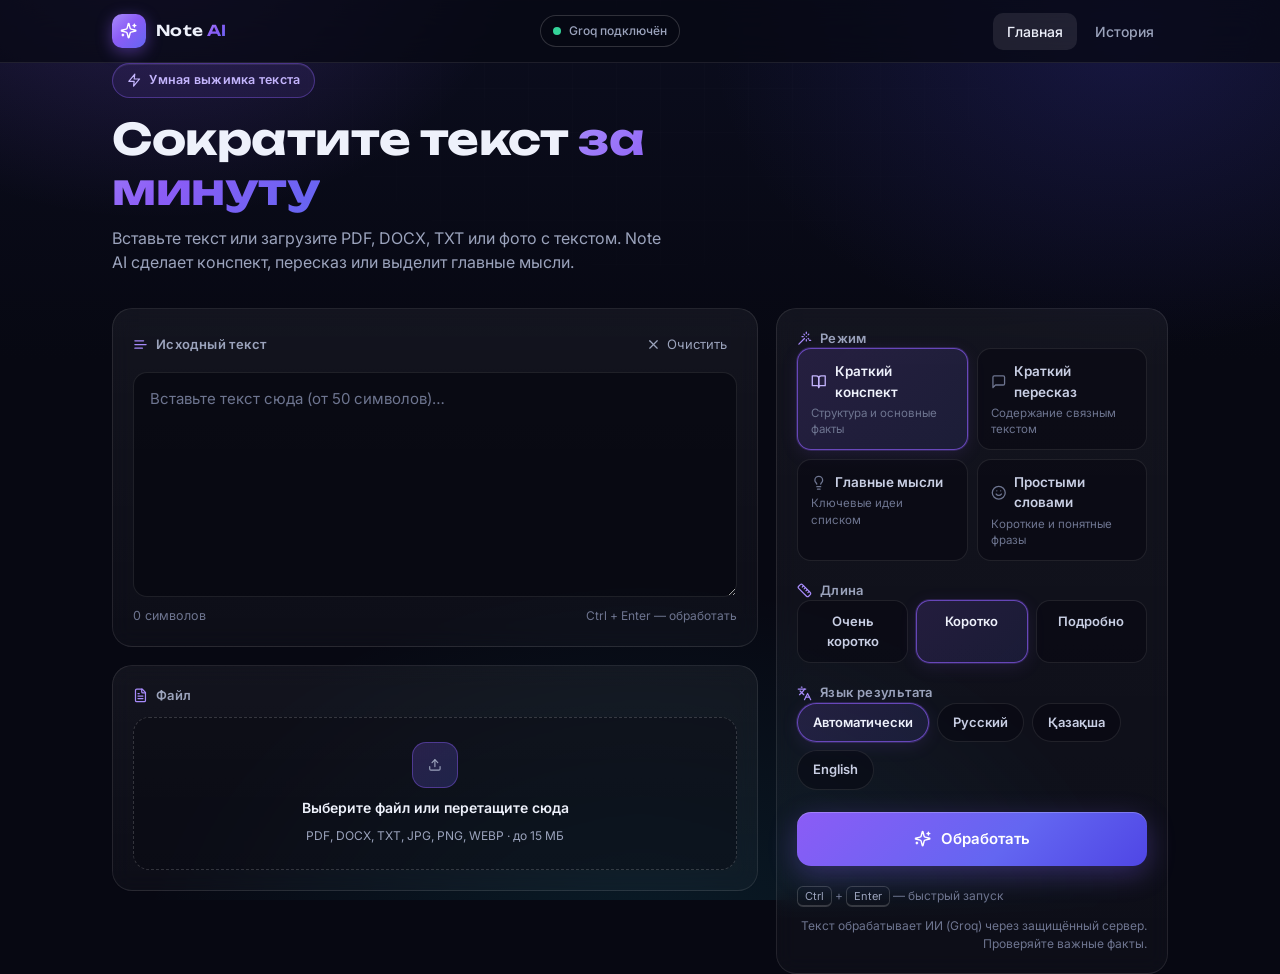
==== commit f3d44eca: "Add files via upload" ====
--- a/index.html
+++ b/index.html
@@ -472,14 +472,14 @@
 
 /* ============================================================
    Note AI — приложение. Все модули объединены в один файл.
-   Интеграция: Gemini API через Cloudflare Worker (см. WORKER_URL).
+   Интеграция: Groq API через Cloudflare Worker (см. WORKER_URL).
    ============================================================ */
 
 /* ---------- Конфигурация ---------- */
-// Адрес Cloudflare Worker, который проксирует запросы к Gemini API.
+// Адрес Cloudflare Worker, который проксирует запросы к Groq API.
 // Ключ API хранится в Worker'е, а не в браузере. Чтобы вернуться в
 // демо-режим без ИИ, достаточно оставить строку пустой: ''.
-const WORKER_URL = 'https://wispy-dust-5605.drelor011.workers.dev/';
+const WORKER_URL = 'https://noteai2.drelor011.workers.dev/';
 // ?demo=1 в адресе страницы включает демо-режим даже при настроенном Worker'е.
 const FORCE_DEMO = new URLSearchParams(location.search).has('demo');
 const AI_ENABLED = Boolean(WORKER_URL) && !FORCE_DEMO;
@@ -599,14 +599,38 @@
   setTimeout(() => URL.revokeObjectURL(url), 1000);
 }
 
-/* ---------- Обработка: Gemini через Cloudflare Worker ---------- */
+/* ---------- Обработка: Groq через Cloudflare Worker ---------- */
 
 /** Подсказка, когда браузер не смог отправить запрос или прочитать ответ Worker'а. */
 function networkErrorMsg() {
   if (location.protocol === 'file:') {
     return 'Не удалось связаться с Worker: страница открыта локально (file://), а Worker отвечает только на запросы с домена https://drelor011.github.io. Загрузите страницу на GitHub Pages или нажмите «Обработать без ИИ».';
   }
+  if (location.origin === 'https://drelor011.github.io') {
+    return 'Не удалось связаться с Worker — сервер обработки недоступен. Проверьте интернет; если с ним всё в порядке, проверьте статус Worker в панели Cloudflare (он мог быть выключен).';
+  }
   return `Не удалось связаться с Worker. Проверьте интернет, а также домен страницы: Worker разрешает только https://drelor011.github.io (сейчас: ${location.origin || 'неизвестен'}).`;
+}
+
+/** Понятные формулировки для типовых ошибок сервера обработки. */
+function friendlyServerError(raw) {
+  if (/перегружен|исчерпан лимит|high demand|rate limit|too many requests|429|503|524|не отвечает|тайм-аут|timed out/i.test(raw)) {
+    return 'Groq перегружен или исчерпан лимит запросов — это временно. Worker уже сделал все попытки: основную модель и резервную. Подождите около минуты и нажмите «Повторить», либо нажмите «Обработать без ИИ». Лимиты бесплатного тарифа — console.groq.com/settings/limits.';
+  }
+  if (/GROQ_API_KEY|FALLBACK_AI_KEY|отклонил ключ|не задан ключ|Invalid API Key/i.test(raw)) {
+    return 'Проверьте ключ Groq в настройках Worker\'а: переменная GROQ_API_KEY (ключ вида gsk_… из console.groq.com → API Keys). Прежняя переменная FALLBACK_AI_KEY тоже подходит. Инструкция — в README сайта.';
+  }
+  if (/Ошибка Groq 404|not found|decommissioned|no longer available/i.test(raw)) {
+    return 'Модель Groq из Worker\'а недоступна (404) — обычно её переименовали или закрыли. Обновите код Worker\'а из worker.js последней версии: он умеет сам переходить на замену, которую Groq подсказывает. Если не помогло — задайте GROQ_MODEL вручную (список: console.groq.com/docs/models). Пока можно нажать «Обработать без ИИ».';
+  }
+  if (/location is not supported/i.test(raw)) {
+    return 'Worker ещё работает на старом коде с Gemini (региональное ограничение Google). Обновите код Worker\'а из worker.js последней версии — теперь он вызывает Groq без региональных ограничений. Пока можно нажать «Обработать без ИИ».';
+  }
+  if (/Сервер вернул ошибку/.test(raw)) {
+    // В теле ответа не наш JSON: долгий запрос отрезал сам край Cloudflare (524).
+    return 'Сервер обработки не успел ответить за отведённое время (тайм-аут Cloudflare 524). Обновите код Worker\'а из worker.js последней версии — там тайм-ауты на каждый вызов, и такое больше не должно повторяться. Пока нажмите «Повторить» через минуту или «Обработать без ИИ».';
+  }
+  return raw;
 }
 
 /** Формат результата: { title, demo, sections: [{ heading, paragraph?, items? }] } */
@@ -626,7 +650,7 @@
     throw new Error(networkErrorMsg());
   }
   const data = await res.json().catch(() => ({}));
-  if (!res.ok) throw new Error(data.error || 'Сервер вернул ошибку. Попробуйте позже.');
+  if (!res.ok) throw new Error(friendlyServerError(data.error || 'Сервер вернул ошибку. Попробуйте позже.'));
   return { ...data, demo: false, mode: opts.mode, length: opts.length };
 }
 
@@ -897,13 +921,14 @@
   const badges = $('#resBadges');
   badges.replaceChildren();
   badges.append(h('span', 'badge', `${MODES[opts.mode].label} · ${LENGTHS[opts.length].label}`));
-  badges.append(h('span', `badge ${result.demo ? 'badge-demo' : 'badge-ai'}`, result.demo ? 'Демо' : 'Gemini'));
+  const aiBrand = result.demo ? 'Демо' : (result.providerBrand || 'Groq');
+  badges.append(h('span', `badge ${result.demo ? 'badge-demo' : 'badge-ai'}`, aiBrand));
 
   $('#resTitle').textContent = result.title;
   $('#resNotice').className = `notice ${result.demo ? 'demo' : 'ai'}`;
   $('#resNoticeText').textContent = result.demo
     ? 'Демонстрационный результат. Он собран простым алгоритмом, а не искусственным интеллектом, и может быть неточным.'
-    : 'Результат создан ИИ (Gemini). Проверяйте важные факты, даты и цифры.';
+    : `Результат создан ИИ: ${aiBrand}${result.providerModel ? ` (${result.providerModel})` : ''}. Проверяйте важные факты, даты и цифры.`;
 
   const body = $('#resBody');
   body.replaceChildren();
@@ -924,7 +949,7 @@
 }
 
 function toPlainText({ result, opts }) {
-  const lines = [result.title, `${result.demo ? '[ДЕМО-РЕЖИМ, без ИИ]' : '[Создано ИИ Gemini]'} ${MODES[opts.mode].label}`, ''];
+  const lines = [result.title, `${result.demo ? '[ДЕМО-РЕЖИМ, без ИИ]' : `[Создано ИИ: ${result.providerBrand || 'Groq'}]`} ${MODES[opts.mode].label}`, ''];
   result.sections.forEach((s) => {
     lines.push(s.heading);
     if (s.paragraph) lines.push(s.paragraph);
@@ -968,9 +993,9 @@
 /* Статус ИИ: шапка + подпись под кнопкой + надпись на кнопке */
 function refreshAiUi() {
   $('#statusDot').className = `dot ${aiEnabled ? 'ai' : 'demo'}`;
-  $('#statusLabel').textContent = aiEnabled ? 'Gemini подключён' : 'Демо-режим';
+  $('#statusLabel').textContent = aiEnabled ? 'Groq подключён' : 'Демо-режим';
   $('#statusNote').textContent = aiEnabled
-    ? 'Текст обрабатывает ИИ (Gemini) через защищённый сервер. Проверяйте важные факты.'
+    ? 'Текст обрабатывает ИИ (Groq) через защищённый сервер. Проверяйте важные факты.'
     : 'Демо-режим: искусственный интеллект не подключён. Результат — простая автоматическая выжимка.';
   $('#runLabel').textContent = aiEnabled ? 'Обработать' : 'Обработать (демо)';
 }
